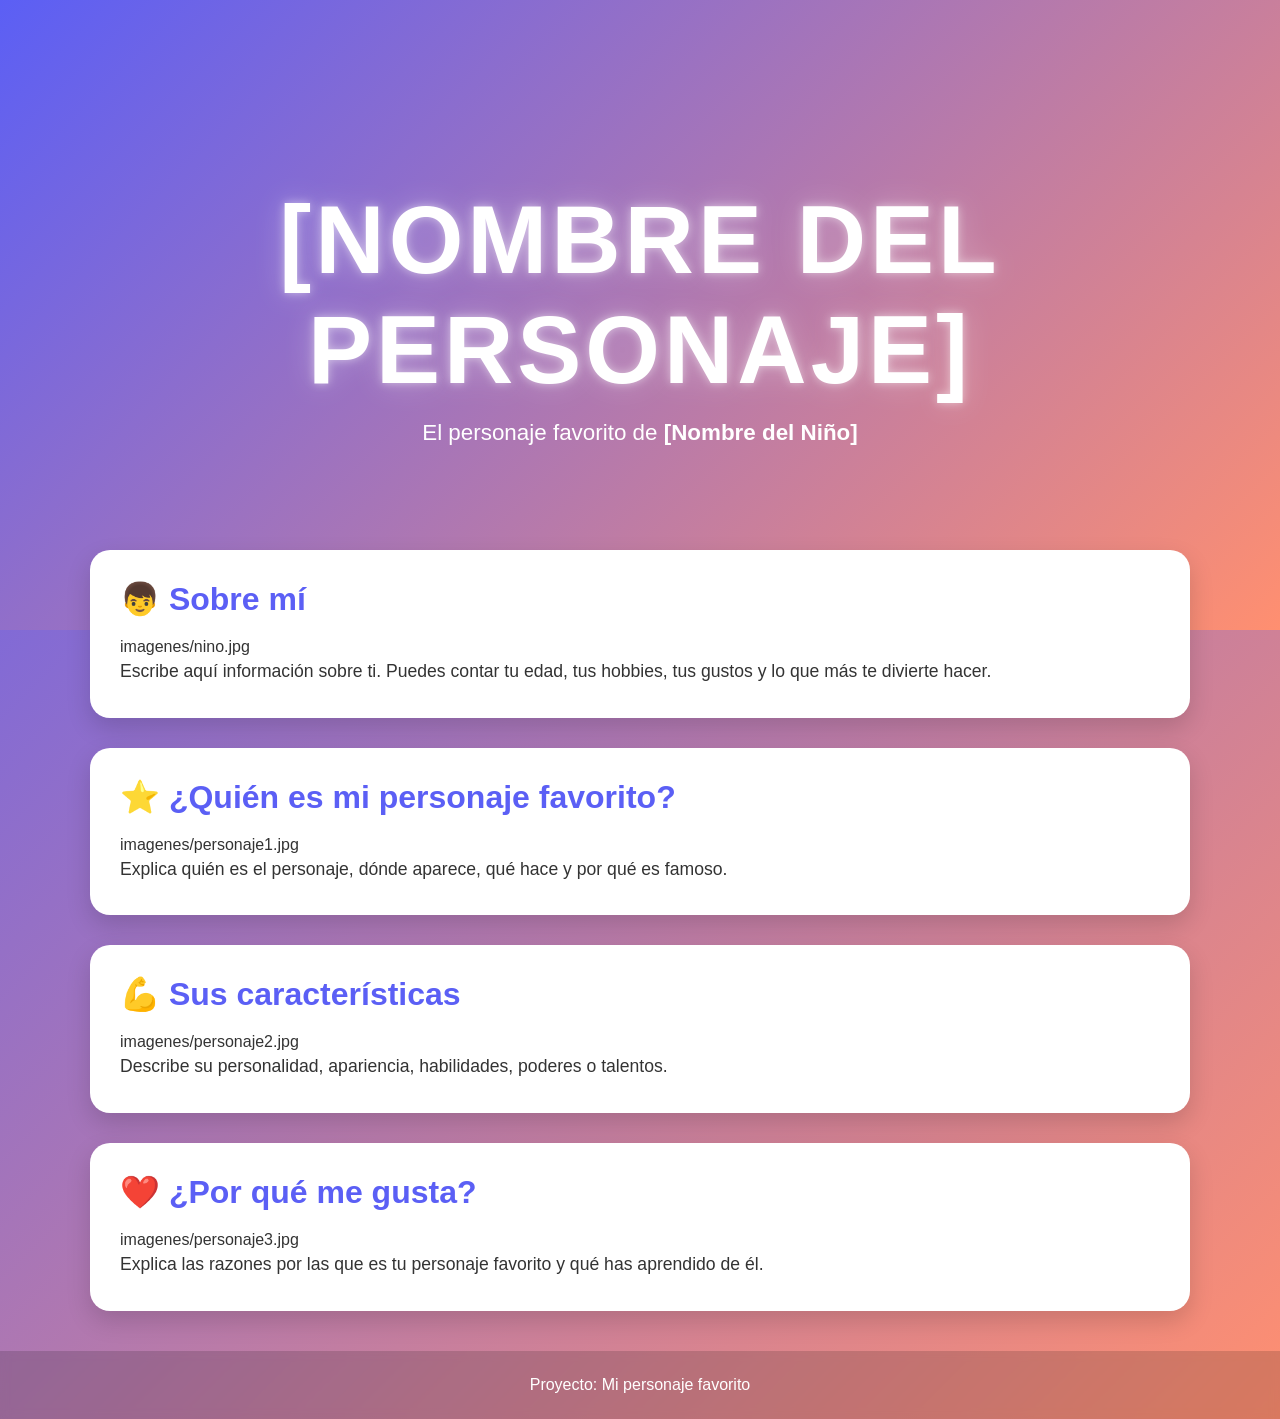
==== docs/personajeFavorito/index.html @ 3cc076ad "Automated update" ====
<!DOCTYPE html>
<html lang="es">

<head>
    <meta charset="UTF-8">
    <meta name="viewport" content="width=device-width, initial-scale=1.0">
    <title>[Nombre del Personaje]</title>
    <link rel="stylesheet" href="style.css">
</head>

<body>

    <header class="hero">
        <div class="hero-content">
            <h1>[NOMBRE DEL PERSONAJE]</h1>
            <p>El personaje favorito de <strong>[Nombre del Niño]</strong></p>
        </div>
    </header>

    <main>

        <section class="card">
            <h2>👦 Sobre mí</h2>
            imagenes/nino.jpg

            <p>
                Escribe aquí información sobre ti.
                Puedes contar tu edad, tus hobbies,
                tus gustos y lo que más te divierte hacer.
            </p>
        </section>

        <section class="card">
            <h2>⭐ ¿Quién es mi personaje favorito?</h2>
            imagenes/personaje1.jpg

            <p>
                Explica quién es el personaje, dónde aparece,
                qué hace y por qué es famoso.
            </p>
        </section>

        <section class="card">
            <h2>💪 Sus características</h2>
            imagenes/personaje2.jpg

            <p>
                Describe su personalidad, apariencia,
                habilidades, poderes o talentos.
            </p>
        </section>

        <section class="card">
            <h2>❤️ ¿Por qué me gusta?</h2>
            imagenes/personaje3.jpg

            <p>
                Explica las razones por las que es tu personaje favorito
                y qué has aprendido de él.
            </p>
        </section>

    </main>

    <footer>
        <p>Proyecto: Mi personaje favorito</p>
    </footer>

</body>

</html>
---- docs/personajeFavorito/style.css ----
/*======================================
  PALETA DE COLORES
======================================*/
:root {
    --color-primario: #5b5ff5;
    --color-secundario: #ff8f70;
}

/*======================================
  CONFIGURACIÓN GENERAL
======================================*/
* {
    margin: 0;
    padding: 0;
    box-sizing: border-box;
}

body {
    font-family: "Segoe UI", Arial, sans-serif;

    background: linear-gradient(
        135deg,
        var(--color-primario),
        var(--color-secundario)
    );

    min-height: 100vh;
    color: #333;
}

/*======================================
  HERO
======================================*/
.hero {
    height: 70vh;

    display: flex;
    justify-content: center;
    align-items: center;

    text-align: center;

    background: linear-gradient(
        135deg,
        var(--color-primario),
        var(--color-secundario)
    );

    color: white;
}

.hero-content {
    animation: aparecer 1.5s ease;
}

.hero h1 {
    font-size: clamp(3rem, 8vw, 6rem);
    letter-spacing: 4px;
    text-transform: uppercase;

    text-shadow:
        0 0 10px rgba(255,255,255,.5),
        0 0 30px rgba(255,255,255,.3);

    animation: flotar 3s ease-in-out infinite;
}

.hero p {
    font-size: 1.4rem;
    margin-top: 15px;
}

/*======================================
  CONTENEDOR
======================================*/
main {
    width: 90%;
    max-width: 1100px;

    margin: -80px auto 40px;
}

/*======================================
  TARJETAS
======================================*/
.card {
    background: white;

    margin-bottom: 30px;
    padding: 30px;

    border-radius: 20px;

    box-shadow: 0 10px 25px rgba(0,0,0,.15);

    transition: .3s;
}

.card:hover {
    transform: translateY(-8px);
}

.card h2 {
    color: var(--color-primario);
    margin-bottom: 20px;
    font-size: 2rem;
}

.card img {
    width: 100%;
    max-width: 450px;

    display: block;
    margin: 20px auto;

    border-radius: 15px;

    transition: .4s;
}

.card img:hover {
    transform: scale(1.05);
}

.card p {
    font-size: 1.1rem;
    line-height: 1.8;
}

/*======================================
  FOOTER
======================================*/
footer {
    text-align: center;

    padding: 25px;

    color: white;

    background: rgba(0,0,0,.15);

    backdrop-filter: blur(5px);
}

/*======================================
  ANIMACIONES
======================================*/
@keyframes aparecer {
    from {
        opacity: 0;
        transform: translateY(40px);
    }

    to {
        opacity: 1;
        transform: translateY(0);
    }
}

@keyframes flotar {
    0% {
        transform: translateY(0);
    }

    50% {
        transform: translateY(-10px);
    }

    100% {
        transform: translateY(0);
    }
}

/*======================================
  RESPONSIVE
======================================*/
@media (max-width: 768px) {

    .hero {
        height: 55vh;
    }

    .hero p {
        font-size: 1rem;
    }

    .card {
        padding: 20px;
    }

    .card h2 {
        font-size: 1.5rem;
    }
}
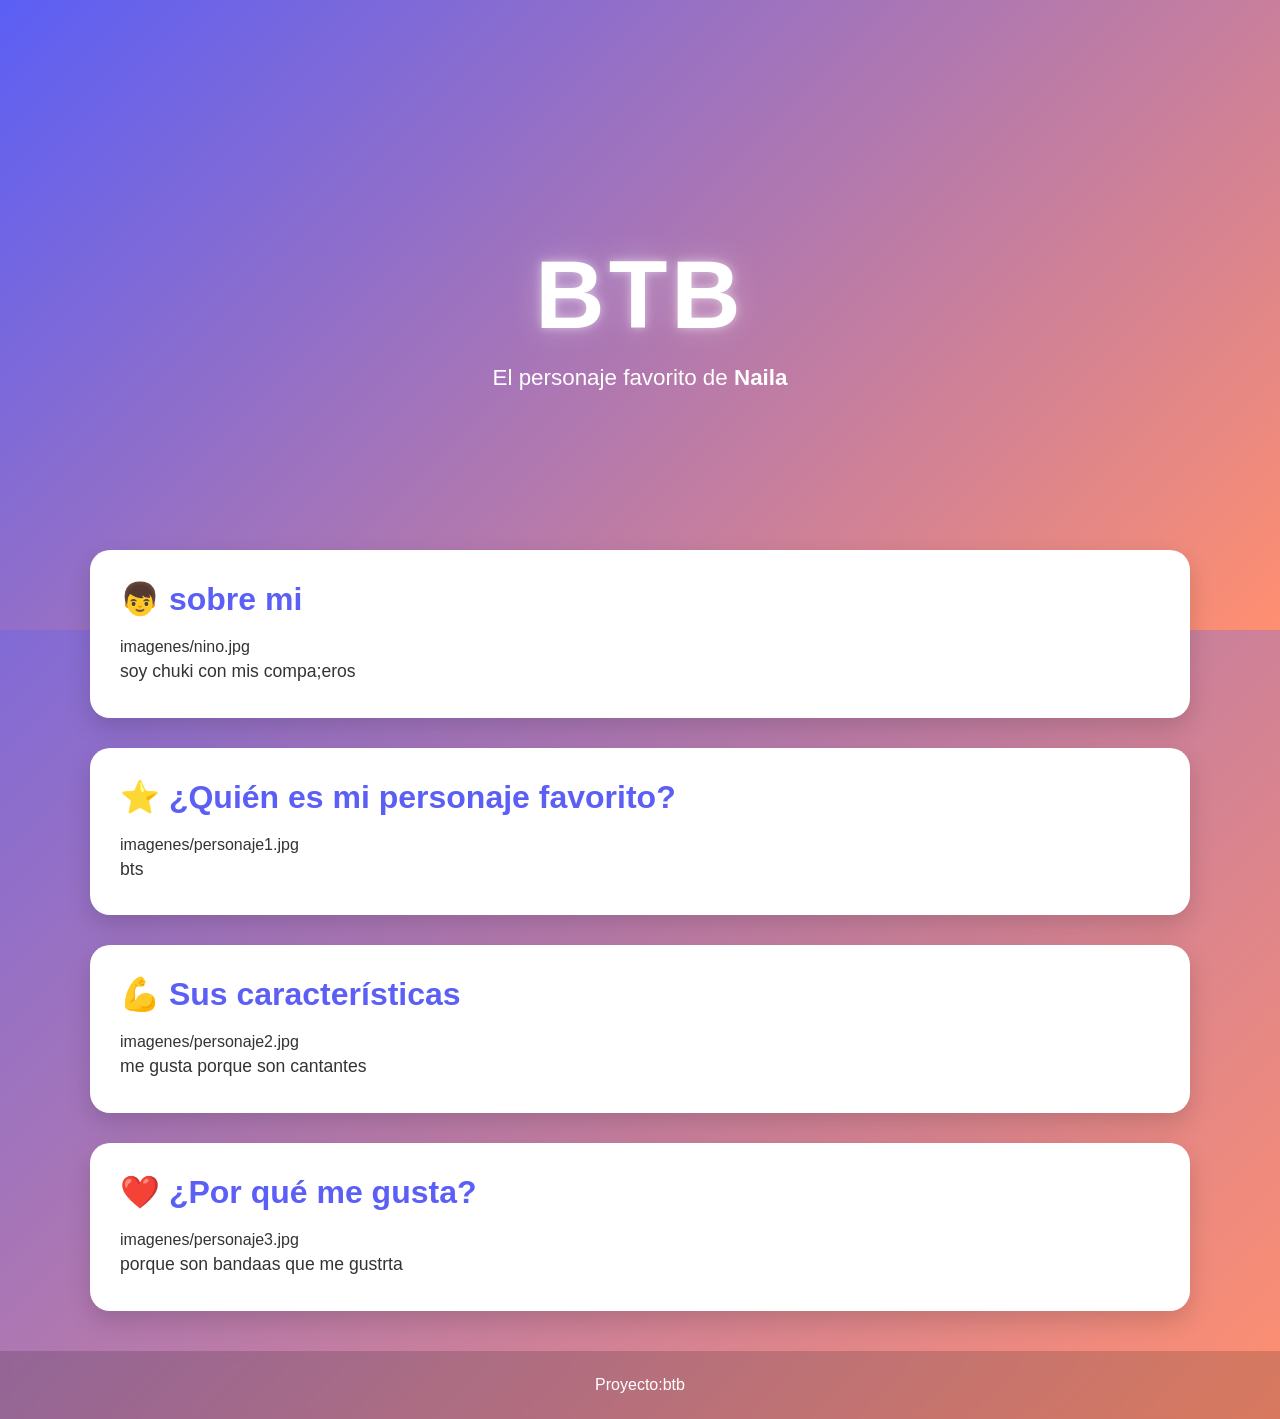
==== commit 0d25da07: "este es para mama y papa" ====
--- a/docs/personajeFavorito/index.html
+++ b/docs/personajeFavorito/index.html
@@ -12,21 +12,19 @@
 
     <header class="hero">
         <div class="hero-content">
-            <h1>[NOMBRE DEL PERSONAJE]</h1>
-            <p>El personaje favorito de <strong>[Nombre del Niño]</strong></p>
+            <h1>btb</h1>
+            <p>El personaje favorito de <strong>Naila </strong></p>
         </div>
     </header>
 
     <main>
 
         <section class="card">
-            <h2>👦 Sobre mí</h2>
+            <h2>👦 sobre mi</h2>
             imagenes/nino.jpg
 
             <p>
-                Escribe aquí información sobre ti.
-                Puedes contar tu edad, tus hobbies,
-                tus gustos y lo que más te divierte hacer.
+                soy chuki con mis compa;eros 
             </p>
         </section>
 
@@ -35,8 +33,7 @@
             imagenes/personaje1.jpg
 
             <p>
-                Explica quién es el personaje, dónde aparece,
-                qué hace y por qué es famoso.
+                bts 
             </p>
         </section>
 
@@ -45,8 +42,8 @@
             imagenes/personaje2.jpg
 
             <p>
-                Describe su personalidad, apariencia,
-                habilidades, poderes o talentos.
+                me gusta porque son cantantes 
+
             </p>
         </section>
 
@@ -55,15 +52,14 @@
             imagenes/personaje3.jpg
 
             <p>
-                Explica las razones por las que es tu personaje favorito
-                y qué has aprendido de él.
+            porque son bandaas que me gustrta
             </p>
         </section>
 
     </main>
 
     <footer>
-        <p>Proyecto: Mi personaje favorito</p>
+        <p>Proyecto:btb</p>
     </footer>
 
 </body>
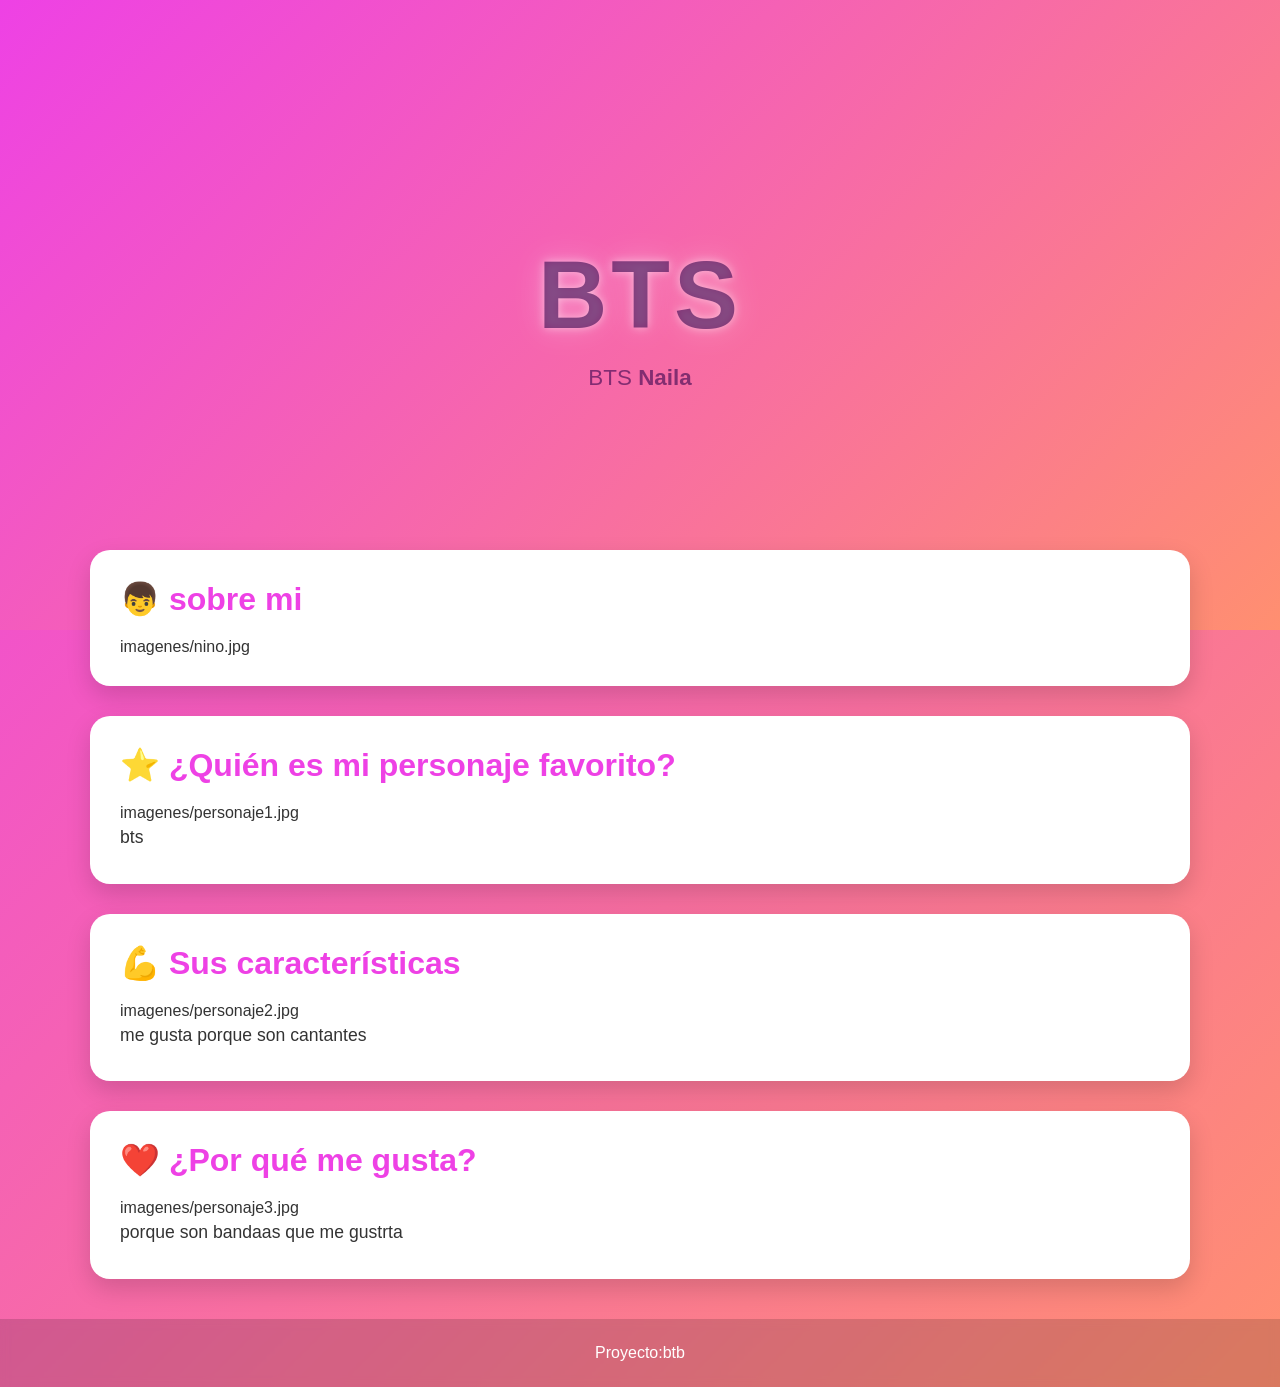
==== commit c92b059d: "envio" ====
--- a/docs/personajeFavorito/index.html
+++ b/docs/personajeFavorito/index.html
@@ -12,8 +12,10 @@
 
     <header class="hero">
         <div class="hero-content">
-            <h1>btb</h1>
-            <p>El personaje favorito de <strong>Naila </strong></p>
+            <h1>BTS
+
+            </h1>
+            <p>BTS <strong>Naila </strong></p>
         </div>
     </header>
 
@@ -24,7 +26,7 @@
             imagenes/nino.jpg
 
             <p>
-                soy chuki con mis compa;eros 
+             
             </p>
         </section>
 
--- a/docs/personajeFavorito/style.css
+++ b/docs/personajeFavorito/style.css
@@ -2,7 +2,7 @@
   PALETA DE COLORES
 ======================================*/
 :root {
-    --color-primario: #5b5ff5;
+    --color-primario: #ee41e5;
     --color-secundario: #ff8f70;
 }
 
@@ -46,7 +46,7 @@
         var(--color-secundario)
     );
 
-    color: white;
+    color: rgba(63, 10, 83, 0.63);
 }
 
 .hero-content {
